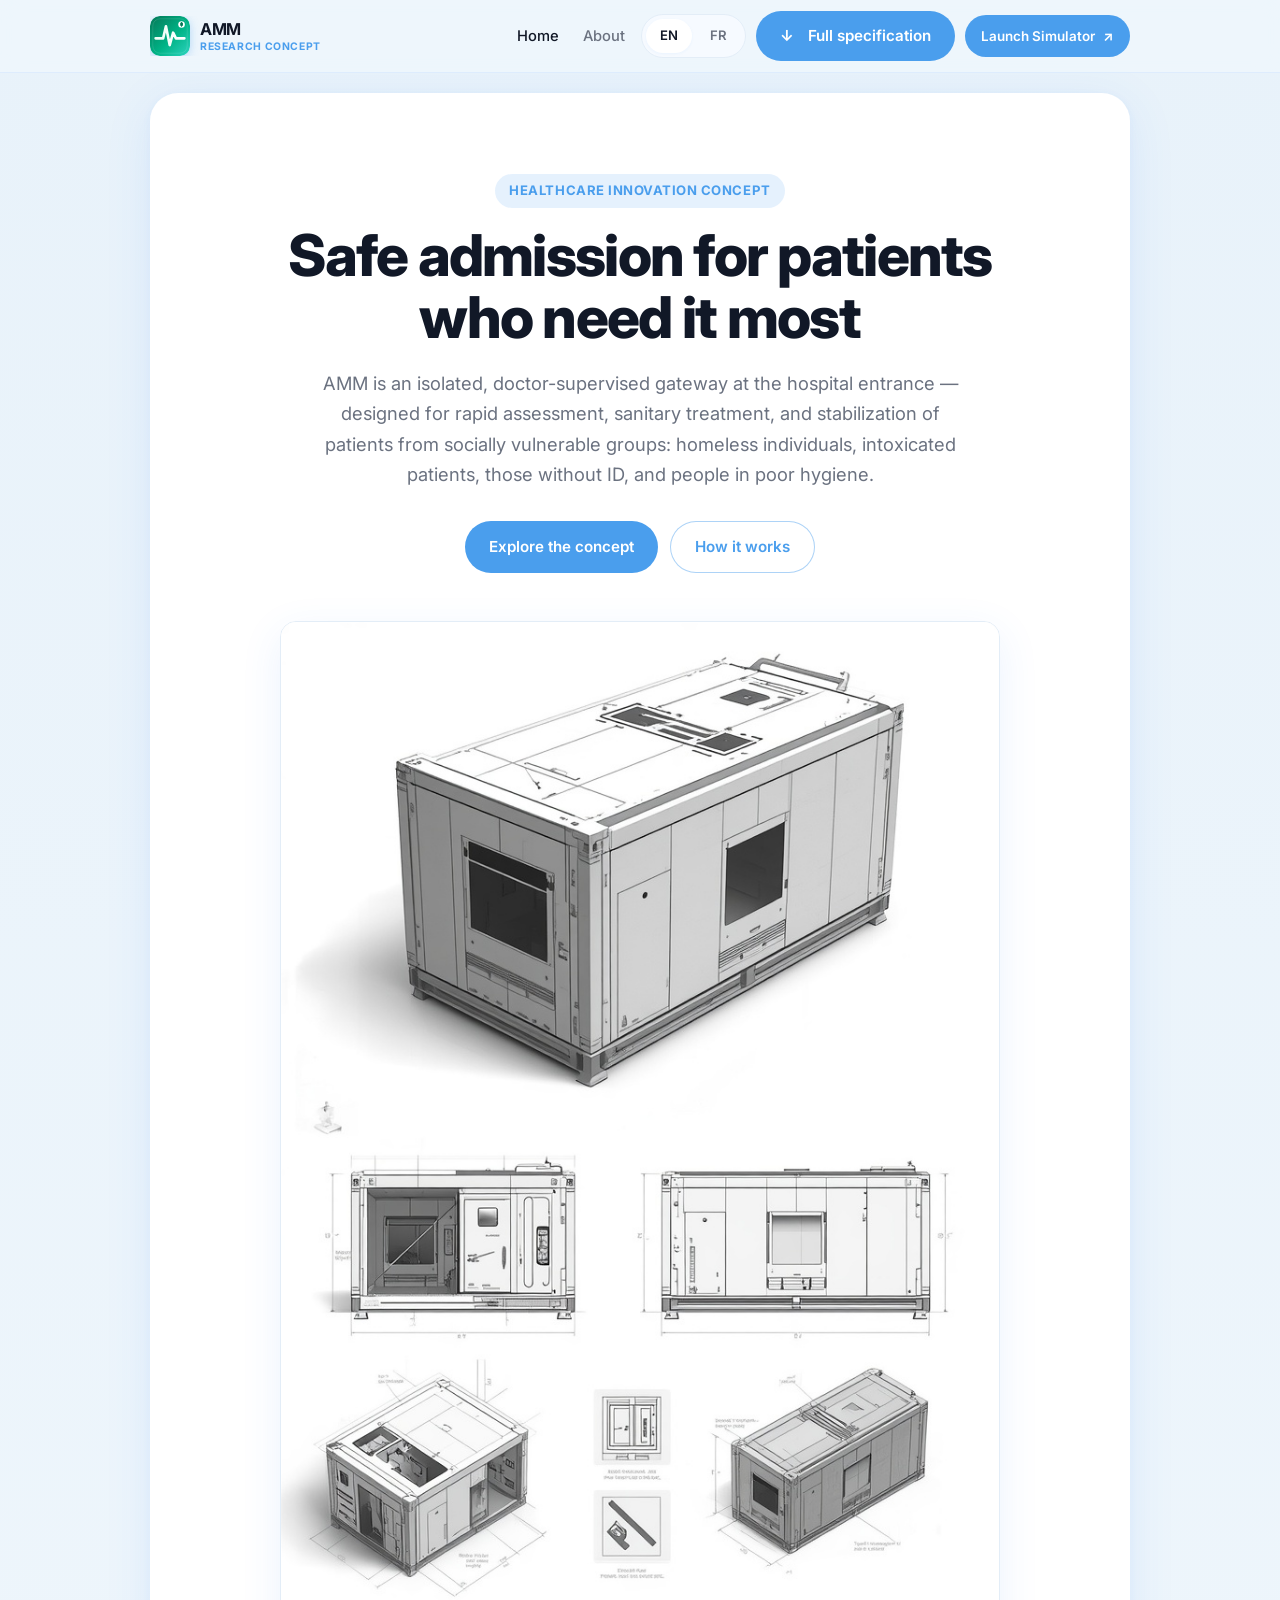
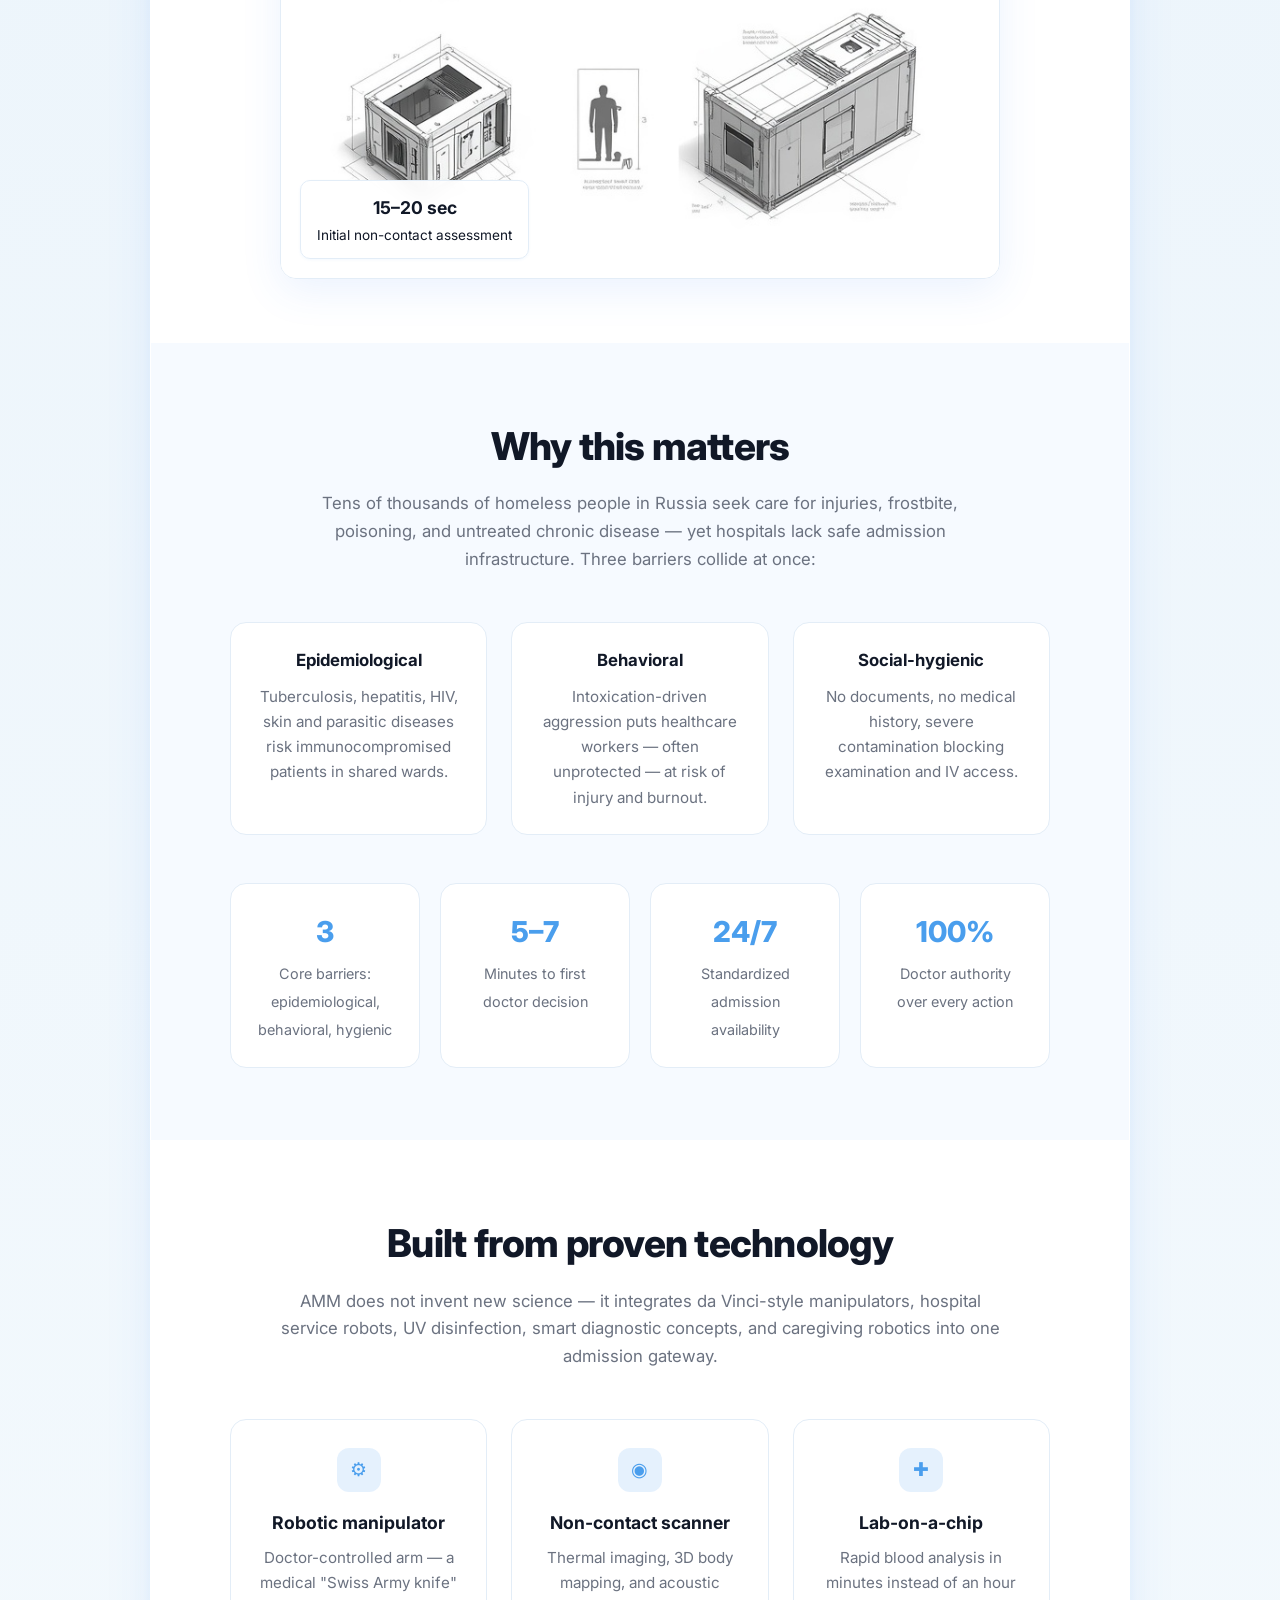
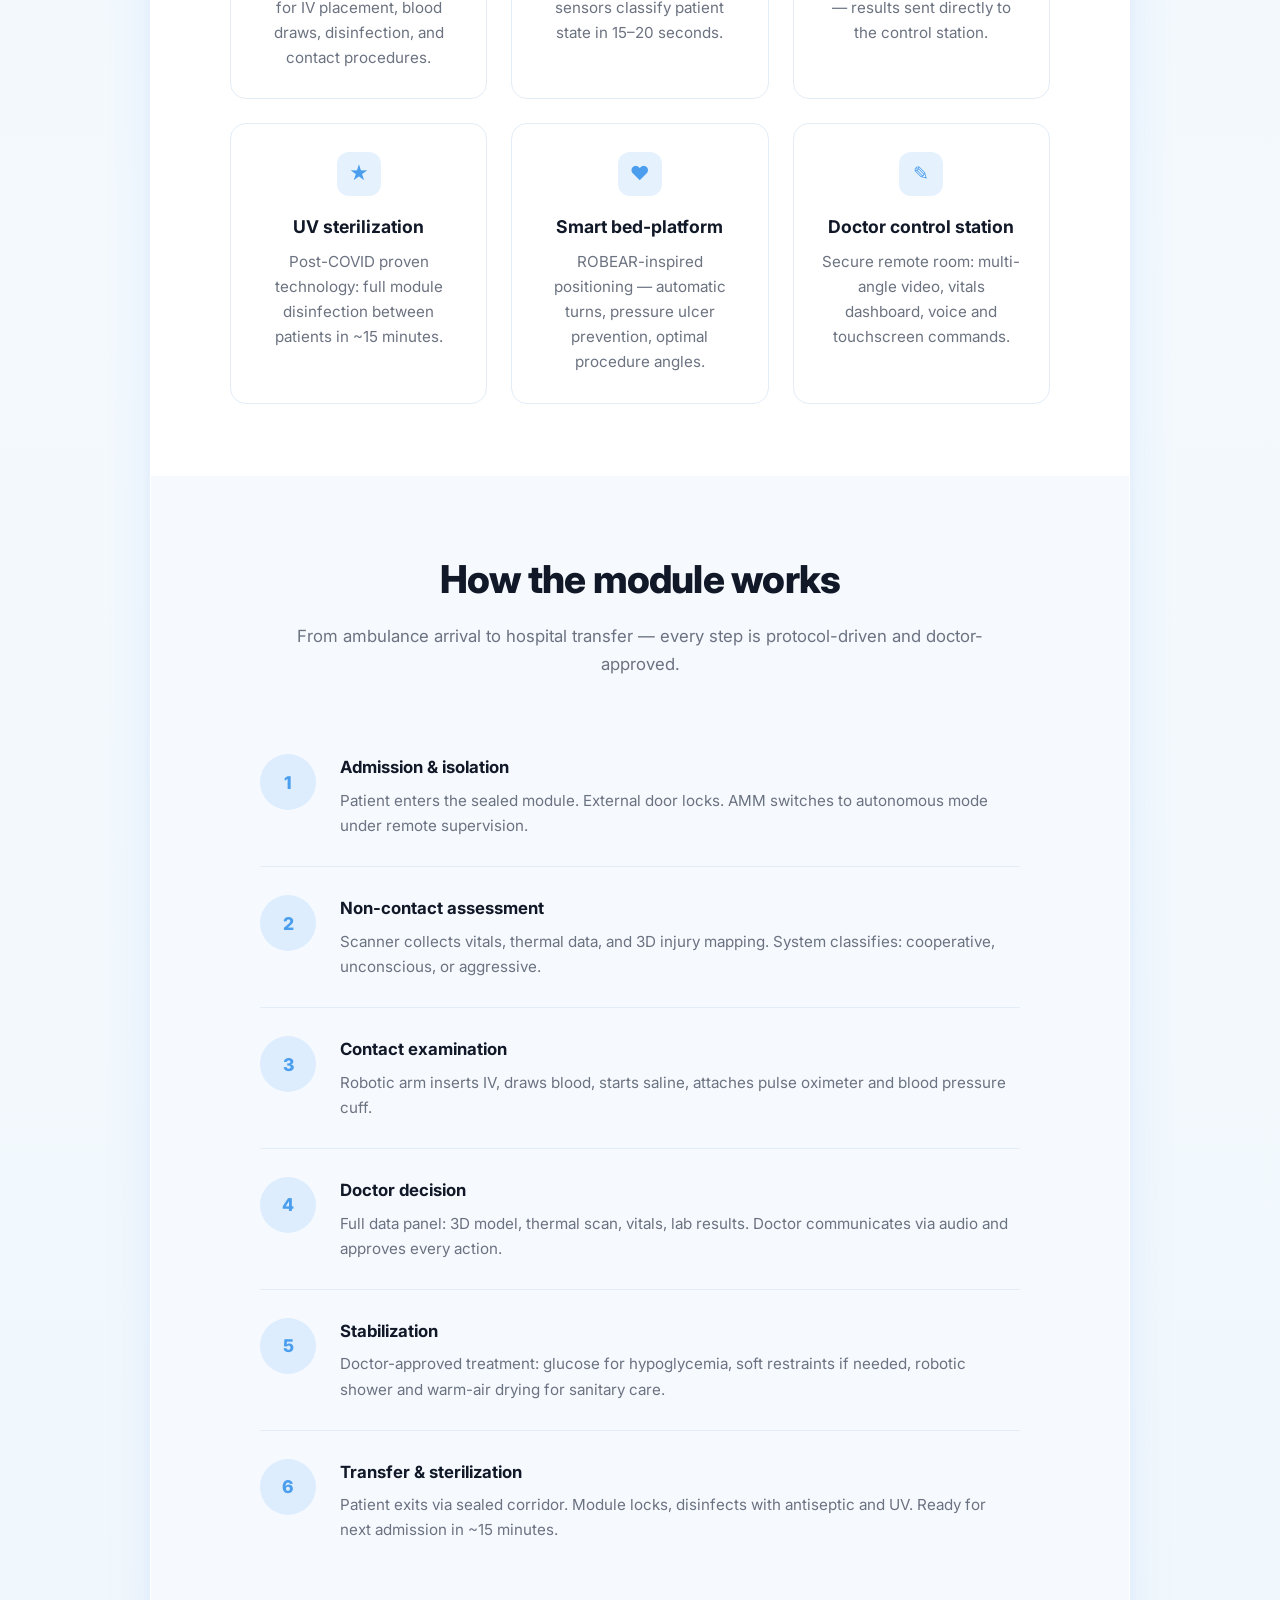
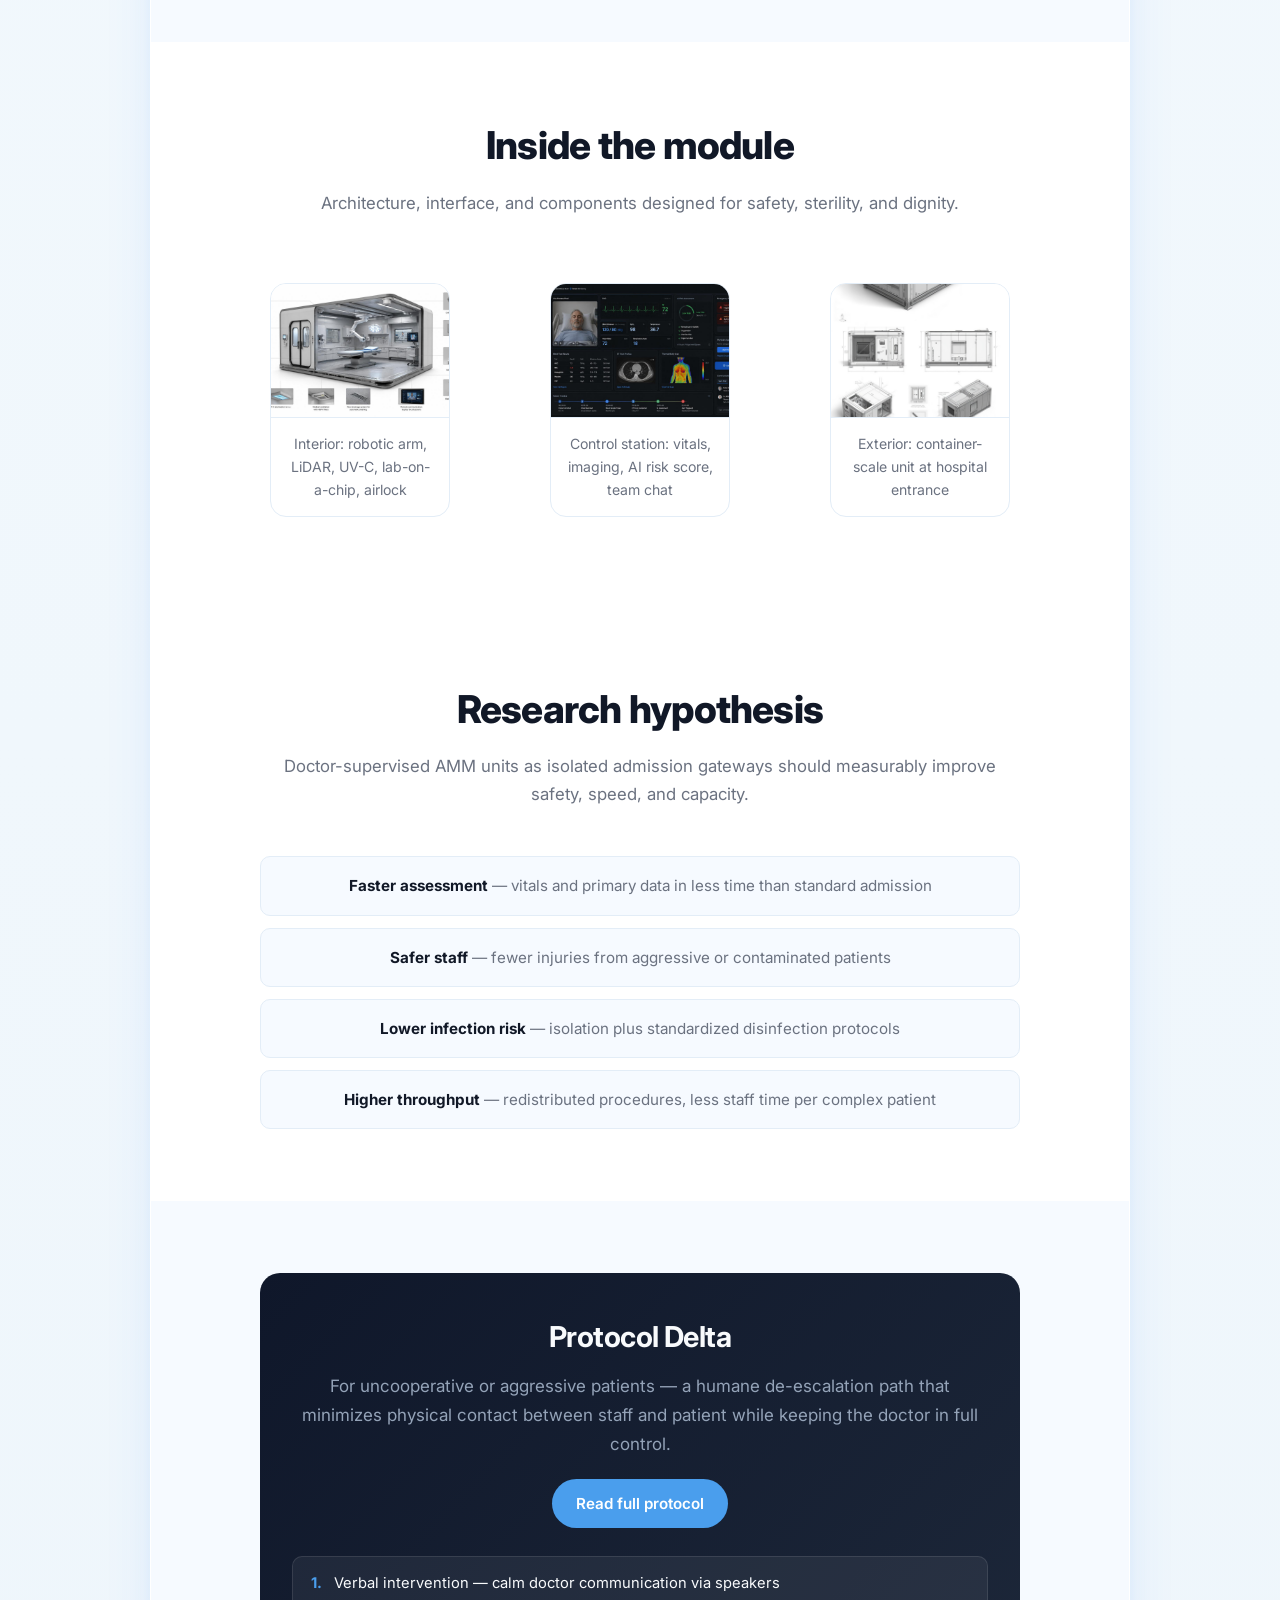
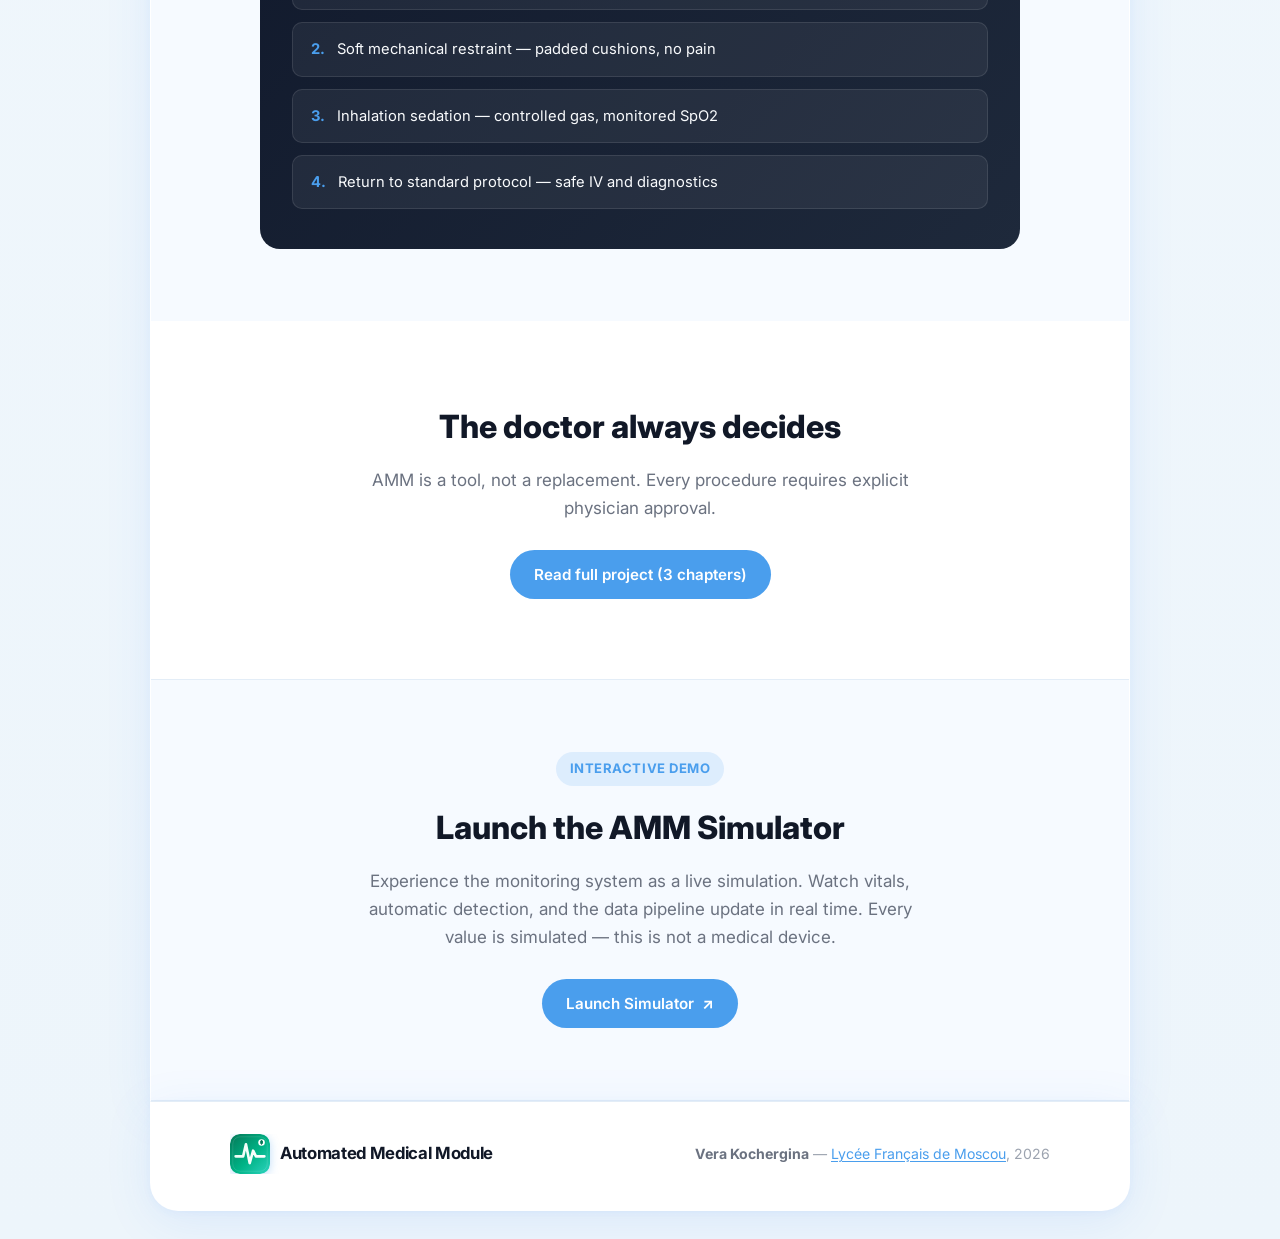
==== index.html @ 75939971 "Initial commit: AMM Digital Health Project. Publish the AMM website, documentation, and digital syst" ====
<!DOCTYPE html>
<html lang="en">
<head>
  <meta charset="UTF-8">
  <meta name="viewport" content="width=device-width, initial-scale=1.0">
  <meta name="description" content="Automated Medical Module (AMM) — a safe gateway for emergency care of socially vulnerable patients.">
  <title>AMM — Automated Medical Module</title>
  <link rel="icon" href="assets/images/favicon-32x32.png" type="image/png">
  <link rel="preconnect" href="https://fonts.googleapis.com">
  <link rel="preconnect" href="https://fonts.gstatic.com" crossorigin>
  <link href="https://fonts.googleapis.com/css2?family=Inter:wght@400;500;600;700;800&display=swap" rel="stylesheet">
  <link rel="stylesheet" href="assets/css/style.css">
</head>
<body>
  <header class="site-header">
    <div class="container header-inner">
      <a href="index.html" class="logo">
        <img src="assets/images/logo.svg" alt="" class="logo-img" width="40" height="40">
        <span class="logo-text">
          <span class="logo-title">Automated Medical Module</span>
          <span class="logo-tagline">Research concept</span>
        </span>
      </a>
      <nav class="nav-links">
        <a href="index.html" class="active">Home</a>
        <a href="about.html">About</a>
      </nav>
      <div class="header-actions">
        <div class="lang-switch">
          <a href="#" data-lang="en">EN</a>
          <a href="#" data-lang="fr">FR</a>
          <a href="#" data-lang="ru" class="lang-hidden">RU</a>
        </div>
        <a href="#" class="btn btn-primary btn-spec" data-spec-download>
          <span class="long-label">Full specification</span><span class="short-label">Spec</span>
        </a>
        <a href="http://127.0.0.1:5001/" data-simulator class="btn btn-primary btn-sim" target="_blank" rel="noopener noreferrer">
          <span class="sim-long">Launch Simulator</span><span class="sim-short">Simulator</span>
        </a>
      </div>
      <button class="menu-toggle" aria-label="Menu">&#9776;</button>
    </div>
  </header>

  <main>
    <section class="hero">
      <div class="container hero-grid">
        <div>
          <span class="eyebrow">Healthcare innovation concept</span>
          <h1>Safe admission for patients who need it most</h1>
          <p class="hero-lead">
            AMM is an isolated, doctor-supervised gateway at the hospital entrance — designed for rapid assessment, sanitary treatment, and stabilization of patients from socially vulnerable groups: homeless individuals, intoxicated patients, those without ID, and people in poor hygiene.
          </p>
          <div class="hero-actions">
            <a href="about.html" class="btn btn-primary">Explore the concept</a>
            <a href="#how-it-works" class="btn btn-secondary">How it works</a>
          </div>
        </div>
        <div class="hero-visual">
          <img src="assets/images/exterior.jpg" alt="Exterior design of the Automated Medical Module">
          <div class="hero-badge">
            <strong>15–20 sec</strong>
            Initial non-contact assessment
          </div>
        </div>
      </div>
    </section>

    <section class="section section-soft">
      <div class="container">
        <div class="section-header center">
          <h2>Why this matters</h2>
          <p>Tens of thousands of homeless people in Russia seek care for injuries, frostbite, poisoning, and untreated chronic disease — yet hospitals lack safe admission infrastructure. Three barriers collide at once:</p>
        </div>
        <div class="barrier-grid">
          <article class="barrier-card">
            <h3>Epidemiological</h3>
            <p>Tuberculosis, hepatitis, HIV, skin and parasitic diseases risk immunocompromised patients in shared wards.</p>
          </article>
          <article class="barrier-card">
            <h3>Behavioral</h3>
            <p>Intoxication-driven aggression puts healthcare workers — often unprotected — at risk of injury and burnout.</p>
          </article>
          <article class="barrier-card">
            <h3>Social-hygienic</h3>
            <p>No documents, no medical history, severe contamination blocking examination and IV access.</p>
          </article>
        </div>
        <div class="stats-row">
          <div class="stat-card">
            <strong>3</strong>
            <span>Core barriers: epidemiological, behavioral, hygienic</span>
          </div>
          <div class="stat-card">
            <strong>5–7</strong>
            <span>Minutes to first doctor decision</span>
          </div>
          <div class="stat-card">
            <strong>24/7</strong>
            <span>Standardized admission availability</span>
          </div>
          <div class="stat-card">
            <strong>100%</strong>
            <span>Doctor authority over every action</span>
          </div>
        </div>
      </div>
    </section>

    <section class="section">
      <div class="container">
        <div class="section-header">
          <h2>Built from proven technology</h2>
          <p>AMM does not invent new science — it integrates da Vinci-style manipulators, hospital service robots, UV disinfection, smart diagnostic concepts, and caregiving robotics into one admission gateway.</p>
        </div>
        <div class="cards-grid">
          <article class="card">
            <div class="card-icon">&#9881;</div>
            <h3>Robotic manipulator</h3>
            <p>Doctor-controlled arm — a medical "Swiss Army knife" for IV placement, blood draws, disinfection, and contact procedures.</p>
          </article>
          <article class="card">
            <div class="card-icon">&#9673;</div>
            <h3>Non-contact scanner</h3>
            <p>Thermal imaging, 3D body mapping, and acoustic sensors classify patient state in 15–20 seconds.</p>
          </article>
          <article class="card">
            <div class="card-icon">&#10010;</div>
            <h3>Lab-on-a-chip</h3>
            <p>Rapid blood analysis in minutes instead of an hour — results sent directly to the control station.</p>
          </article>
          <article class="card">
            <div class="card-icon">&#9733;</div>
            <h3>UV sterilization</h3>
            <p>Post-COVID proven technology: full module disinfection between patients in ~15 minutes.</p>
          </article>
          <article class="card">
            <div class="card-icon">&#9829;</div>
            <h3>Smart bed-platform</h3>
            <p>ROBEAR-inspired positioning — automatic turns, pressure ulcer prevention, optimal procedure angles.</p>
          </article>
          <article class="card">
            <div class="card-icon">&#9998;</div>
            <h3>Doctor control station</h3>
            <p>Secure remote room: multi-angle video, vitals dashboard, voice and touchscreen commands.</p>
          </article>
        </div>
      </div>
    </section>

    <section class="section section-soft" id="how-it-works">
      <div class="container">
        <div class="section-header">
          <h2>How the module works</h2>
          <p>From ambulance arrival to hospital transfer — every step is protocol-driven and doctor-approved.</p>
        </div>
        <div class="steps">
          <div class="step">
            <div class="step-num">1</div>
            <div>
              <h3>Admission &amp; isolation</h3>
              <p>Patient enters the sealed module. External door locks. AMM switches to autonomous mode under remote supervision.</p>
            </div>
          </div>
          <div class="step">
            <div class="step-num">2</div>
            <div>
              <h3>Non-contact assessment</h3>
              <p>Scanner collects vitals, thermal data, and 3D injury mapping. System classifies: cooperative, unconscious, or aggressive.</p>
            </div>
          </div>
          <div class="step">
            <div class="step-num">3</div>
            <div>
              <h3>Contact examination</h3>
              <p>Robotic arm inserts IV, draws blood, starts saline, attaches pulse oximeter and blood pressure cuff.</p>
            </div>
          </div>
          <div class="step">
            <div class="step-num">4</div>
            <div>
              <h3>Doctor decision</h3>
              <p>Full data panel: 3D model, thermal scan, vitals, lab results. Doctor communicates via audio and approves every action.</p>
            </div>
          </div>
          <div class="step">
            <div class="step-num">5</div>
            <div>
              <h3>Stabilization</h3>
              <p>Doctor-approved treatment: glucose for hypoglycemia, soft restraints if needed, robotic shower and warm-air drying for sanitary care.</p>
            </div>
          </div>
          <div class="step">
            <div class="step-num">6</div>
            <div>
              <h3>Transfer &amp; sterilization</h3>
              <p>Patient exits via sealed corridor. Module locks, disinfects with antiseptic and UV. Ready for next admission in ~15 minutes.</p>
            </div>
          </div>
        </div>
      </div>
    </section>

    <section class="section">
      <div class="container">
        <div class="section-header center">
          <h2>Inside the module</h2>
          <p>Architecture, interface, and components designed for safety, sterility, and dignity.</p>
        </div>
        <div class="gallery">
          <figure class="gallery-item">
            <img src="assets/images/interior.jpg" alt="Interior cutaway showing robotic arm, sensors, and medical equipment">
            <figcaption class="gallery-caption">Interior: robotic arm, LiDAR, UV-C, lab-on-a-chip, airlock</figcaption>
          </figure>
          <figure class="gallery-item">
            <img src="assets/images/interface.jpg" alt="Doctor control station dashboard with patient vitals and alerts">
            <figcaption class="gallery-caption">Control station: vitals, imaging, AI risk score, team chat</figcaption>
          </figure>
          <figure class="gallery-item">
            <img src="assets/images/exterior.jpg" alt="Exterior module design and technical drawings">
            <figcaption class="gallery-caption">Exterior: container-scale unit at hospital entrance</figcaption>
          </figure>
        </div>
      </div>
    </section>

    <section class="section">
      <div class="container">
        <div class="section-header center">
          <h2>Research hypothesis</h2>
          <p>Doctor-supervised AMM units as isolated admission gateways should measurably improve safety, speed, and capacity.</p>
        </div>
        <div class="hypothesis-list">
          <div class="hypothesis-item"><strong>Faster assessment</strong> — vitals and primary data in less time than standard admission</div>
          <div class="hypothesis-item"><strong>Safer staff</strong> — fewer injuries from aggressive or contaminated patients</div>
          <div class="hypothesis-item"><strong>Lower infection risk</strong> — isolation plus standardized disinfection protocols</div>
          <div class="hypothesis-item"><strong>Higher throughput</strong> — redistributed procedures, less staff time per complex patient</div>
        </div>
      </div>
    </section>

    <section class="section section-soft">
      <div class="container">
        <div class="delta-banner">
          <div>
            <h2>Protocol Delta</h2>
            <p>For uncooperative or aggressive patients — a humane de-escalation path that minimizes physical contact between staff and patient while keeping the doctor in full control.</p>
            <a href="about.html#delta" class="btn btn-primary">Read full protocol</a>
          </div>
          <div class="delta-stages">
            <div class="delta-stage"><strong>1.</strong> Verbal intervention — calm doctor communication via speakers</div>
            <div class="delta-stage"><strong>2.</strong> Soft mechanical restraint — padded cushions, no pain</div>
            <div class="delta-stage"><strong>3.</strong> Inhalation sedation — controlled gas, monitored SpO2</div>
            <div class="delta-stage"><strong>4.</strong> Return to standard protocol — safe IV and diagnostics</div>
          </div>
        </div>
      </div>
    </section>

    <section class="cta-section">
      <div class="container">
        <h2>The doctor always decides</h2>
        <p>AMM is a tool, not a replacement. Every procedure requires explicit physician approval.</p>
        <a href="about.html" class="btn btn-primary">Read full project (3 chapters)</a>
      </div>
    </section>
    <section class="simulator-cta">
      <div class="container">
        <span class="eyebrow">Interactive demo</span>
        <h2>Launch the AMM Simulator</h2>
        <p>Experience the monitoring system as a live simulation. Watch vitals, automatic detection, and the data pipeline update in real time. Every value is simulated — this is not a medical device.</p>
        <a href="http://127.0.0.1:5001/" data-simulator class="btn btn-primary btn-sim" target="_blank" rel="noopener noreferrer">Launch Simulator</a>
      </div>
    </section>
  </main>

  <footer class="site-footer">
    <div class="container footer-inner">
      <div class="logo">
        <img src="assets/images/logo.svg" alt="" class="logo-img" width="40" height="40">
        <span>Automated Medical Module</span>
      </div>
      <div class="footer-meta">
        <strong>Vera Kochergina</strong> — <a href="https://www.lfmoscou.com/" target="_blank" rel="noopener">Lycée Français de Moscou</a>, 2026
      </div>
    </div>
  </footer>

  <script src="assets/js/main.js"></script>
</body>
</html>
---- assets/css/style.css ----
/* AMM — clean, Robinhood-inspired layout */

:root {
  --bg: #ffffff;
  --bg-outer: #eef6fc;
  --bg-soft: #f6faff;
  --bg-muted: #e8f2fa;
  --text: #111827;
  --text-secondary: #6b7280;
  --text-muted: #9ca3af;
  --accent: #4a9eed;
  --accent-hover: #3589dc;
  --accent-soft: rgba(74, 158, 237, 0.14);
  --btn: var(--accent);
  --btn-hover: var(--accent-hover);
  --btn-soft: var(--accent-soft);
  --border: #e3edf7;
  --shadow: 0 1px 3px rgba(59, 130, 246, 0.06);
  --shadow-lg: 0 12px 40px rgba(59, 130, 246, 0.1);
  --page-shadow: 0 10px 48px rgba(59, 130, 246, 0.1), 0 2px 8px rgba(59, 130, 246, 0.05);
  --radius: 16px;
  --radius-sm: 10px;
  --max-width: 1120px;
  --page-width: 980px;
  --content-width: 820px;
  --nav-height: 72px;
  --font: "Inter", -apple-system, BlinkMacSystemFont, "Segoe UI", Roboto, sans-serif;
}

*,
*::before,
*::after {
  box-sizing: border-box;
}

html {
  scroll-behavior: smooth;
}

body {
  margin: 0;
  font-family: var(--font);
  font-size: 17px;
  line-height: 1.65;
  color: var(--text);
  background: linear-gradient(180deg, #e8f2fa 0%, #f3f9fd 45%, #edf5fb 100%);
  background-color: var(--bg-outer);
  min-height: 100vh;
  -webkit-font-smoothing: antialiased;
}

/* White content "page" on soft blue background */
main {
  width: min(calc(100% - 32px), var(--page-width));
  margin: 20px auto 0;
  background: var(--bg);
  border-radius: 28px 28px 0 0;
  box-shadow: var(--page-shadow);
  border: 1px solid rgba(255, 255, 255, 0.95);
  border-bottom: none;
  overflow: hidden;
}

main .container {
  width: min(100% - 48px, var(--content-width));
  margin-left: auto;
  margin-right: auto;
}

img {
  max-width: 100%;
  height: auto;
  display: block;
}

a {
  color: inherit;
  text-decoration: none;
}

.container {
  width: min(100% - 48px, var(--max-width));
  margin-left: auto;
  margin-right: auto;
}

/* Shared centered prose column */
.prose-width {
  max-width: 720px;
  margin-left: auto;
  margin-right: auto;
}

.section-narrow {
  max-width: 900px;
  margin-left: auto;
  margin-right: auto;
}

/* Header */

.site-header {
  position: sticky;
  top: 0;
  z-index: 100;
  min-height: var(--nav-height);
  background: rgba(238, 246, 252, 0.88);
  backdrop-filter: blur(12px);
  border-bottom: 1px solid rgba(191, 219, 254, 0.35);
}

.site-header .container {
  width: min(calc(100% - 32px), var(--page-width));
}

.header-inner {
  position: relative;
  min-height: var(--nav-height);
  display: grid;
  grid-template-columns: minmax(0, 1fr) auto auto;
  align-items: center;
  gap: 12px 16px;
  padding: 8px 0;
}

.logo {
  display: flex;
  align-items: center;
  gap: 10px;
  font-weight: 700;
  font-size: 1.05rem;
  letter-spacing: -0.02em;
  min-width: 0;
  overflow: hidden;
}

.logo-text {
  display: flex;
  flex-direction: column;
  gap: 2px;
  min-width: 0;
  overflow: hidden;
}

.logo-title {
  font-weight: 700;
  font-size: 1.02rem;
  line-height: 1.15;
  letter-spacing: -0.02em;
  white-space: nowrap;
  position: relative;
  color: transparent;
}

.logo-title::before {
  content: "AMM";
  position: absolute;
  inset: 0 auto auto 0;
  color: var(--text);
}

.logo-tagline {
  font-size: 0.65rem;
  font-weight: 700;
  letter-spacing: 0.06em;
  text-transform: uppercase;
  color: var(--accent);
  line-height: 1.1;
  white-space: nowrap;
  overflow: hidden;
  text-overflow: ellipsis;
}

.logo-img {
  width: 40px;
  height: 40px;
  border-radius: 10px;
  object-fit: cover;
  flex-shrink: 0;
  border: none;
  box-shadow: 0 2px 10px rgba(74, 158, 237, 0.35);
}

.logo-mark {
  width: 32px;
  height: 32px;
  border-radius: 8px;
  background: linear-gradient(135deg, var(--accent), #6bb3f5);
  display: grid;
  place-items: center;
  color: #fff;
  font-size: 0.75rem;
  font-weight: 800;
}

.nav-links {
  display: flex;
  align-items: center;
  gap: 24px;
  flex-shrink: 0;
  white-space: nowrap;
}

.nav-links a {
  font-size: 0.92rem;
  font-weight: 500;
  color: var(--text-secondary);
  transition: color 0.2s;
}

.nav-links a:hover,
.nav-links a.active {
  color: var(--text);
}

.header-actions {
  display: flex;
  align-items: center;
  gap: 10px;
  flex-shrink: 0;
  justify-self: end;
}

.btn-spec {
  white-space: nowrap;
  padding: 10px 16px;
  font-size: 0.84rem;
}

.btn-spec::before {
  content: "↓";
  margin-right: 6px;
  font-weight: 700;
}

.btn-spec .short-label {
  display: none;
}

/* Simulator button in the top navigation — matches the spec button sizing */
.header-actions .btn-sim {
  white-space: nowrap;
  padding: 10px 16px;
  font-size: 0.84rem;
}
.header-actions .btn-sim .sim-long { display: inline; }
.header-actions .btn-sim .sim-short { display: none; }

.lang-switch {
  display: flex;
  align-items: center;
  gap: 4px;
  padding: 4px;
  background: var(--bg-soft);
  border-radius: 999px;
  border: 1px solid var(--border);
}

.lang-switch a,
.lang-switch span {
  padding: 6px 14px;
  border-radius: 999px;
  font-size: 0.82rem;
  font-weight: 600;
  color: var(--text-secondary);
  transition: all 0.2s;
}

.lang-switch a:hover {
  color: var(--text);
}

.lang-switch a.active {
  background: var(--bg);
  color: var(--text);
  box-shadow: var(--shadow);
}

.lang-switch .lang-hidden {
  display: none;
}

.lang-switch.ru-unlocked .lang-hidden {
  display: inline-block;
}

.btn {
  display: inline-flex;
  align-items: center;
  justify-content: center;
  gap: 8px;
  padding: 12px 24px;
  border-radius: 999px;
  font-size: 0.95rem;
  font-weight: 600;
  border: none;
  cursor: pointer;
  transition: all 0.2s;
}

.btn-primary {
  background: var(--accent);
  color: #fff;
}

.btn-primary:hover {
  background: var(--accent-hover);
  transform: translateY(-1px);
}

.btn-secondary {
  background: var(--bg);
  color: var(--accent);
  border: 1px solid rgba(74, 158, 237, 0.45);
}

.btn-secondary:hover {
  background: var(--accent-soft);
  border-color: var(--accent);
}

/* Hero */

.hero {
  padding: 80px 0 64px;
}

.hero-grid {
  display: grid;
  grid-template-columns: 1fr;
  gap: 48px;
  align-items: center;
  justify-items: center;
  text-align: center;
  max-width: 820px;
  margin-left: auto;
  margin-right: auto;
}

.eyebrow {
  display: inline-block;
  margin-bottom: 16px;
  padding: 6px 14px;
  border-radius: 999px;
  background: var(--accent-soft);
  color: var(--accent);
  font-size: 0.82rem;
  font-weight: 700;
  letter-spacing: 0.04em;
  text-transform: uppercase;
}

.hero h1 {
  margin: 0 0 20px;
  font-size: clamp(2.4rem, 5vw, 3.6rem);
  line-height: 1.08;
  letter-spacing: -0.03em;
  font-weight: 800;
}

.hero-lead {
  margin: 0 auto 32px;
  font-size: 1.15rem;
  color: var(--text-secondary);
  max-width: 640px;
}

.hero-actions {
  display: flex;
  flex-wrap: wrap;
  gap: 12px;
  justify-content: center;
}

.hero-visual {
  position: relative;
  width: 100%;
  max-width: 720px;
}

.hero-visual img {
  border-radius: var(--radius);
  box-shadow: var(--shadow-lg);
  border: 1px solid var(--border);
  cursor: zoom-in;
  transition: transform 0.2s, box-shadow 0.2s;
}

.hero-visual img:hover {
  transform: scale(1.01);
  box-shadow: var(--shadow-lg);
}

.hero-badge {
  position: absolute;
  bottom: 20px;
  left: 20px;
  padding: 12px 16px;
  background: rgba(255, 255, 255, 0.95);
  backdrop-filter: blur(8px);
  border-radius: var(--radius-sm);
  border: 1px solid var(--border);
  box-shadow: var(--shadow);
  font-size: 0.85rem;
}

.hero-badge strong {
  display: block;
  font-size: 1.1rem;
  margin-bottom: 2px;
}

/* Sections */

.section {
  padding: 72px 0;
}

.section-soft {
  background: var(--bg-soft);
}

.section-header {
  max-width: 720px;
  margin: 0 auto 48px;
  text-align: center;
}

.section-header.center {
  margin-left: auto;
  margin-right: auto;
  text-align: center;
}

.section-header h2 {
  margin: 0 0 12px;
  font-size: clamp(1.8rem, 3vw, 2.4rem);
  letter-spacing: -0.02em;
  font-weight: 800;
}

.section-header p {
  margin: 0;
  color: var(--text-secondary);
  font-size: 1.05rem;
}

/* Stats */

.stats-row {
  display: grid;
  grid-template-columns: repeat(4, 1fr);
  gap: 20px;
  margin-top: 48px;
}

.stat-card {
  padding: 24px;
  background: var(--bg);
  border: 1px solid var(--border);
  border-radius: var(--radius);
  text-align: center;
}

.stat-card strong {
  display: block;
  font-size: 1.8rem;
  font-weight: 800;
  color: var(--accent);
  margin-bottom: 4px;
}

.stat-card span {
  font-size: 0.9rem;
  color: var(--text-secondary);
}

/* Feature cards */

.cards-grid {
  display: grid;
  grid-template-columns: repeat(3, 1fr);
  gap: 24px;
}

.card {
  padding: 28px;
  background: var(--bg);
  border: 1px solid var(--border);
  border-radius: var(--radius);
  transition: box-shadow 0.2s, transform 0.2s;
}

.section-soft .card {
  background: var(--bg);
}

.card:hover {
  box-shadow: var(--shadow-lg);
  transform: translateY(-2px);
}

.card h3 {
  margin: 0 0 8px;
  font-size: 1.1rem;
  font-weight: 700;
  text-align: center;
}

.card p {
  margin: 0;
  color: var(--text-secondary);
  font-size: 0.95rem;
  text-align: center;
}

.card-icon {
  width: 44px;
  height: 44px;
  border-radius: 12px;
  background: var(--accent-soft);
  color: var(--accent);
  display: grid;
  place-items: center;
  font-size: 1.2rem;
  margin: 0 auto 16px;
}

/* Steps */

.steps {
  display: grid;
  gap: 0;
  counter-reset: step;
  max-width: 760px;
  margin-left: auto;
  margin-right: auto;
}

.step {
  display: grid;
  grid-template-columns: 56px 1fr;
  gap: 24px;
  padding: 28px 0;
  border-bottom: 1px solid var(--border);
  text-align: left;
}

.step:last-child {
  border-bottom: none;
}

.step-num {
  width: 56px;
  height: 56px;
  border-radius: 50%;
  background: var(--accent-soft);
  color: var(--accent);
  display: grid;
  place-items: center;
  font-weight: 800;
  font-size: 1.1rem;
  flex-shrink: 0;
}

.step h3 {
  margin: 0 0 6px;
  font-size: 1.05rem;
}

.step p {
  margin: 0;
  color: var(--text-secondary);
  font-size: 0.95rem;
}

/* Gallery */

.gallery {
  display: grid;
  grid-template-columns: repeat(3, 1fr);
  gap: 20px;
}

.gallery-item {
  border-radius: var(--radius);
  overflow: hidden;
  border: 1px solid var(--border);
  background: var(--bg);
}

.gallery-item img {
  aspect-ratio: 4/3;
  object-fit: cover;
  width: 100%;
  cursor: zoom-in;
  transition: transform 0.2s;
}

.gallery-item:hover img {
  transform: scale(1.03);
}

.gallery-caption {
  padding: 14px 16px;
  font-size: 0.88rem;
  color: var(--text-secondary);
  border-top: 1px solid var(--border);
  text-align: center;
}

/* Delta highlight */

.delta-banner {
  display: grid;
  grid-template-columns: 1fr;
  gap: 28px;
  align-items: center;
  justify-items: center;
  text-align: center;
  padding: 40px 32px;
  max-width: 760px;
  margin-left: auto;
  margin-right: auto;
  background: linear-gradient(135deg, #0f172a 0%, #1e293b 100%);
  border-radius: calc(var(--radius) + 4px);
  color: #f8fafc;
}

.delta-banner h2 {
  margin: 0 0 12px;
  font-size: 1.8rem;
  letter-spacing: -0.02em;
}

.delta-banner p {
  margin: 0 0 20px;
  color: #94a3b8;
  line-height: 1.7;
}

.delta-stages {
  display: grid;
  gap: 12px;
  width: 100%;
  text-align: left;
}

.delta-stage {
  padding: 14px 18px;
  background: rgba(255, 255, 255, 0.06);
  border: 1px solid rgba(255, 255, 255, 0.1);
  border-radius: var(--radius-sm);
  font-size: 0.92rem;
}

.delta-stage strong {
  color: var(--accent);
  margin-right: 8px;
}

/* About page */

.page-hero {
  padding: 64px 0 48px;
  background: var(--bg-soft);
  border-bottom: 1px solid var(--border);
  text-align: center;
}

.page-hero .container {
  max-width: 800px;
}

.page-hero h1 {
  margin: 0 auto 12px;
  font-size: clamp(2rem, 4vw, 2.8rem);
  letter-spacing: -0.02em;
  font-weight: 800;
  max-width: 720px;
}

.page-hero p {
  margin: 0 auto;
  max-width: 640px;
  color: var(--text-secondary);
  font-size: 1.1rem;
}

.content-block {
  padding: 48px 0;
  border-bottom: 1px solid var(--border);
  max-width: 900px;
  margin-left: auto;
  margin-right: auto;
}

.content-block h2,
.content-block > .chapter-tag {
  text-align: center;
  display: block;
}

.content-block > p,
.content-block > ul,
.content-block > .hypothesis-list,
.content-block > .barrier-grid,
.content-block > .cards-grid,
.content-block > .steps,
.content-block > .two-col {
  max-width: 760px;
  margin-left: auto;
  margin-right: auto;
}

.content-block > p + .btn,
.content-block > p:has(.btn) {
  text-align: center;
}

.content-block h3 {
  margin: 24px auto 8px;
  font-size: 1.1rem;
  font-weight: 700;
  max-width: 760px;
}

.content-block p,
.content-block li {
  color: var(--text-secondary);
}

.content-block ul,
.content-block ol {
  padding-left: 20px;
}

.content-block .refs {
  max-width: 760px;
  margin-left: auto;
  margin-right: auto;
  text-align: left;
}

.two-col {
  display: grid;
  grid-template-columns: 1fr 1fr;
  gap: 40px;
  align-items: center;
  max-width: 960px;
  margin-left: auto;
  margin-right: auto;
}

.two-col > div {
  text-align: left;
}

.content-image {
  border-radius: var(--radius);
  border: 1px solid var(--border);
  box-shadow: var(--shadow);
  cursor: zoom-in;
  transition: transform 0.2s, box-shadow 0.2s;
}

.content-image:hover {
  transform: scale(1.01);
  box-shadow: var(--shadow-lg);
}

/* Lightbox */

.lightbox {
  position: fixed;
  inset: 0;
  z-index: 1000;
  display: flex;
  align-items: center;
  justify-content: center;
  padding: 24px;
  background: rgba(15, 23, 42, 0.88);
  backdrop-filter: blur(6px);
  opacity: 0;
  visibility: hidden;
  transition: opacity 0.25s, visibility 0.25s;
}

.lightbox.open {
  opacity: 1;
  visibility: visible;
}

.lightbox-inner {
  position: relative;
  max-width: min(96vw, 1200px);
  max-height: 92vh;
  display: flex;
  flex-direction: column;
  align-items: center;
  gap: 12px;
}

.lightbox-inner img {
  max-width: 100%;
  max-height: calc(92vh - 48px);
  width: auto;
  height: auto;
  object-fit: contain;
  border-radius: var(--radius-sm);
  box-shadow: 0 24px 64px rgba(0, 0, 0, 0.4);
}

.lightbox-caption {
  color: #e2e8f0;
  font-size: 0.92rem;
  text-align: center;
  max-width: 640px;
  line-height: 1.5;
}

.lightbox-close {
  position: fixed;
  top: 20px;
  right: 20px;
  width: 44px;
  height: 44px;
  border: none;
  border-radius: 50%;
  background: rgba(255, 255, 255, 0.12);
  color: #fff;
  font-size: 1.6rem;
  line-height: 1;
  cursor: pointer;
  transition: background 0.2s;
}

.lightbox-close:hover {
  background: rgba(255, 255, 255, 0.22);
}

body.lightbox-open {
  overflow: hidden;
}

/* CTA */

.cta-section {
  padding: 80px 0;
  text-align: center;
}

.cta-section h2 {
  margin: 0 auto 12px;
  font-size: 2rem;
  font-weight: 800;
  max-width: 640px;
}

.cta-section p {
  margin: 0 auto 28px;
  color: var(--text-secondary);
  max-width: 560px;
}

/* Public "Launch Simulator" CTA — matches the site's visual language */
.simulator-cta {
  padding: 72px 0;
  text-align: center;
  background: var(--bg-soft);
  border-top: 1px solid var(--border);
  border-bottom: 1px solid var(--border);
}
.simulator-cta h2 {
  margin: 0 auto 12px;
  font-size: 2rem;
  font-weight: 800;
  max-width: 640px;
}
.simulator-cta p {
  margin: 0 auto 28px;
  color: var(--text-secondary);
  max-width: 580px;
}
.btn-sim::after {
  content: " \2197";
  font-weight: 700;
}

/* Footer — bottom of the white "page" */

.site-footer {
  width: min(calc(100% - 32px), var(--page-width));
  margin: 0 auto 28px;
  padding: 32px 0 36px;
  background: var(--bg);
  border: 1px solid rgba(255, 255, 255, 0.95);
  border-top: 1px solid var(--border);
  border-radius: 0 0 28px 28px;
  box-shadow: var(--page-shadow);
}

.site-footer .container {
  width: min(100% - 48px, var(--content-width));
}

.footer-inner {
  display: flex;
  justify-content: space-between;
  align-items: center;
  gap: 24px;
  flex-wrap: wrap;
}

.footer-meta {
  font-size: 0.88rem;
  color: var(--text-muted);
}

.footer-meta strong {
  color: var(--text-secondary);
}

.footer-meta a {
  color: var(--accent);
  text-decoration: underline;
  text-underline-offset: 2px;
}

.footer-meta a:hover {
  color: var(--accent-hover);
}

/* Mobile menu toggle (hidden on desktop) */

.menu-toggle {
  display: none;
  background: none;
  border: none;
  padding: 8px;
  cursor: pointer;
  color: var(--text);
  flex-shrink: 0;
  line-height: 1;
  font-size: 1.35rem;
}

/* Header — intermediate widths */

@media (max-width: 1200px) {
  .logo-tagline {
    display: none;
  }

  .nav-links {
    gap: 18px;
  }

  .lang-switch a,
  .lang-switch span {
    padding: 6px 11px;
  }
}

@media (max-width: 1080px) {
  .btn-spec span.long-label {
    display: none;
  }

  .btn-spec .short-label {
    display: inline;
  }

  .header-actions .btn-sim .sim-long {
    display: none;
  }

  .header-actions .btn-sim .sim-short {
    display: inline;
  }

  .logo-title,
  .logo-title::before {
    font-size: 0.94rem;
  }
}

@media (max-width: 1100px) {
  .header-inner {
    grid-template-columns: minmax(0, 1fr) auto auto;
  }

  .nav-links {
    display: none;
  }

  .menu-toggle {
    display: block;
    justify-self: end;
  }

  .nav-links.open {
    display: flex;
    flex-direction: column;
    align-items: stretch;
    position: absolute;
    top: calc(100% + 1px);
    left: 0;
    right: 0;
    z-index: 10;
    background: rgba(255, 255, 255, 0.98);
    padding: 16px 20px;
    border-bottom: 1px solid var(--border);
    border-radius: 0 0 16px 16px;
    box-shadow: var(--shadow-lg);
    gap: 4px;
  }

  .nav-links.open a {
    padding: 10px 12px;
    border-radius: var(--radius-sm);
  }

  .nav-links.open a:hover,
  .nav-links.open a.active {
    background: var(--bg-soft);
  }
}

/* Responsive */

.content-block:last-child {
  border-bottom: none;
}

.content-block h2 {
  margin: 0 auto 16px;
  font-size: 1.5rem;
  font-weight: 800;
  letter-spacing: -0.01em;
  max-width: 760px;
}

.chapter-tag {
  display: inline-block;
  font-size: 0.75rem;
  font-weight: 700;
  text-transform: uppercase;
  letter-spacing: 0.06em;
  color: var(--accent);
  margin-bottom: 8px;
}

.card .card-note {
  margin-top: 12px;
  padding-top: 12px;
  border-top: 1px solid var(--border);
  font-size: 0.85rem;
  text-align: center;
}

.card .pros {
  color: var(--accent);
}

.card .cons {
  color: var(--text-muted);
}

.barrier-grid {
  display: grid;
  grid-template-columns: repeat(3, 1fr);
  gap: 24px;
}

.barrier-card {
  padding: 24px;
  background: var(--bg);
  border: 1px solid var(--border);
  border-radius: var(--radius);
}

.barrier-card h3 {
  margin: 0 0 10px;
  font-size: 1.05rem;
  text-align: center;
}

.barrier-card p {
  margin: 0;
  color: var(--text-secondary);
  font-size: 0.95rem;
  text-align: center;
}

.refs {
  list-style: none;
  padding: 0;
  margin: 0;
}

.refs li {
  margin-bottom: 14px;
  font-size: 0.92rem;
  color: var(--text-secondary);
}

.refs a {
  color: var(--accent);
  word-break: break-word;
}

.hypothesis-list {
  display: grid;
  gap: 12px;
  max-width: 760px;
  margin-left: auto;
  margin-right: auto;
}

.hypothesis-item {
  padding: 16px 20px;
  background: var(--bg-soft);
  border: 1px solid var(--border);
  border-radius: var(--radius-sm);
  font-size: 0.95rem;
  color: var(--text-secondary);
  text-align: center;
}

.hypothesis-item strong {
  color: var(--text);
}

@media (max-width: 960px) {
  .hero-grid,
  .delta-banner,
  .two-col,
  .cards-grid,
  .gallery,
  .stats-row,
  .barrier-grid {
    grid-template-columns: 1fr;
  }

  .hero {
    padding-top: 48px;
  }

  .stats-row {
    grid-template-columns: repeat(2, 1fr);
  }

  main {
    width: min(calc(100% - 16px), var(--page-width));
    margin-top: 12px;
    border-radius: 20px 20px 0 0;
  }

  .site-footer {
    width: min(calc(100% - 16px), var(--page-width));
    border-radius: 0 0 20px 20px;
    margin-bottom: 16px;
  }
}

@media (max-width: 560px) {
  .stats-row {
    grid-template-columns: 1fr;
  }

  .header-actions .btn-secondary {
    display: none;
  }

  .site-header .container {
    width: min(calc(100% - 16px), var(--page-width));
  }

  .header-inner {
    gap: 8px 10px;
  }

  .logo-img {
    width: 34px;
    height: 34px;
  }

  .logo-title,
  .logo-title::before {
    font-size: 0.82rem;
  }

  .lang-switch a,
  .lang-switch span {
    padding: 5px 9px;
    font-size: 0.78rem;
  }

  .btn-spec {
    padding: 9px 12px;
    font-size: 0.8rem;
  }

  .delta-banner {
    padding: 28px;
  }
}
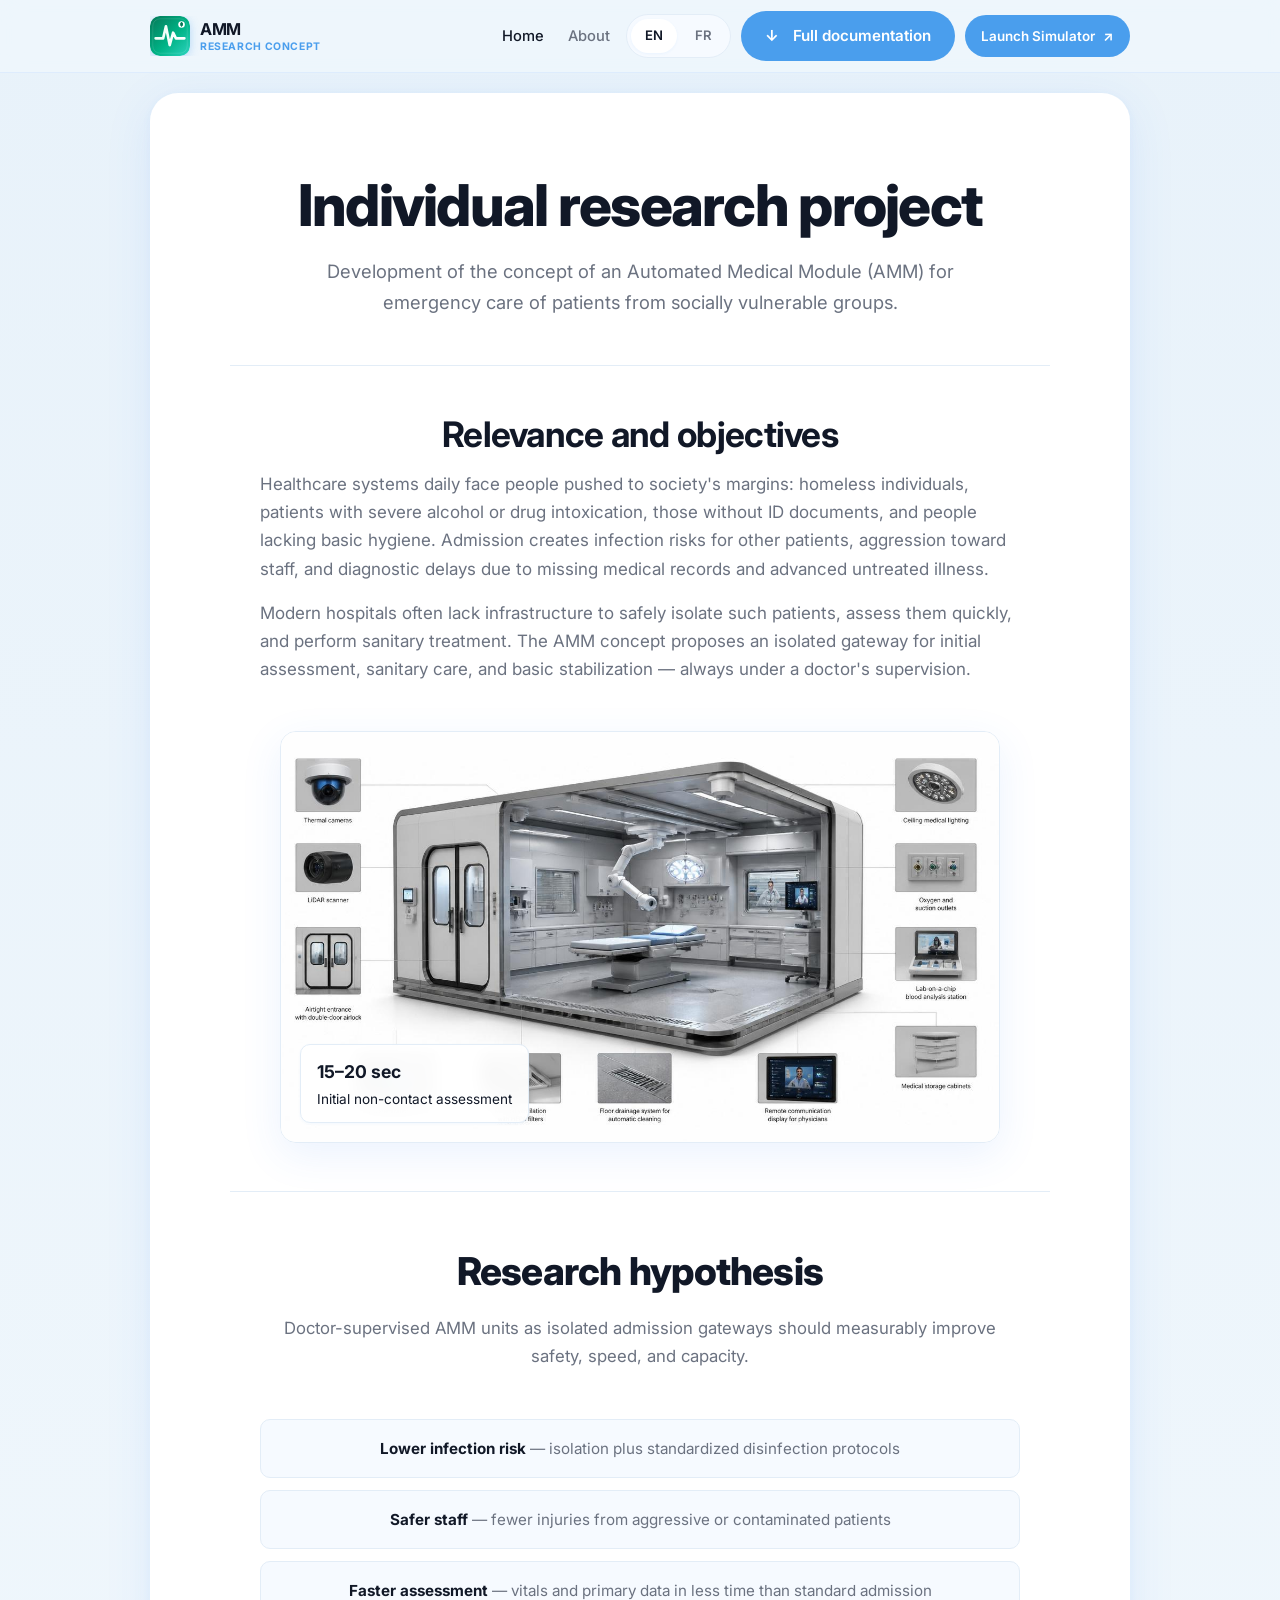
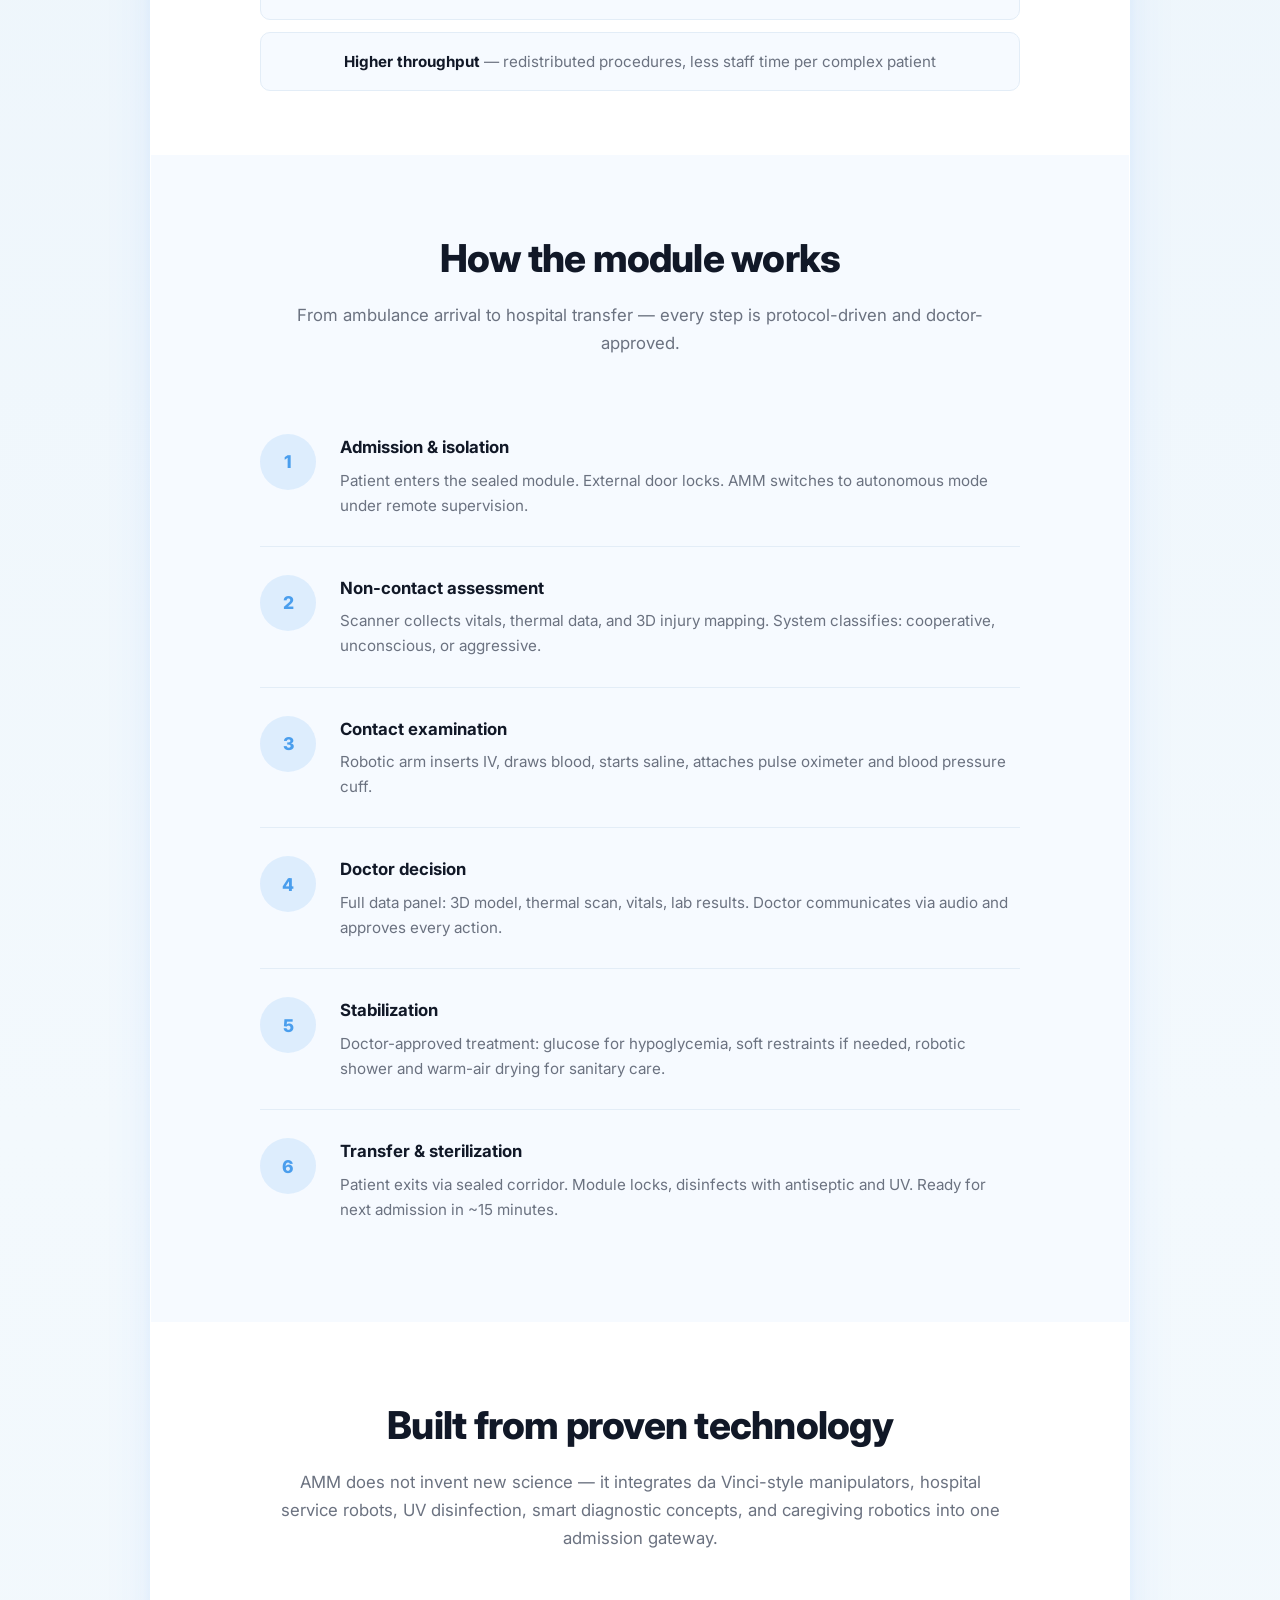
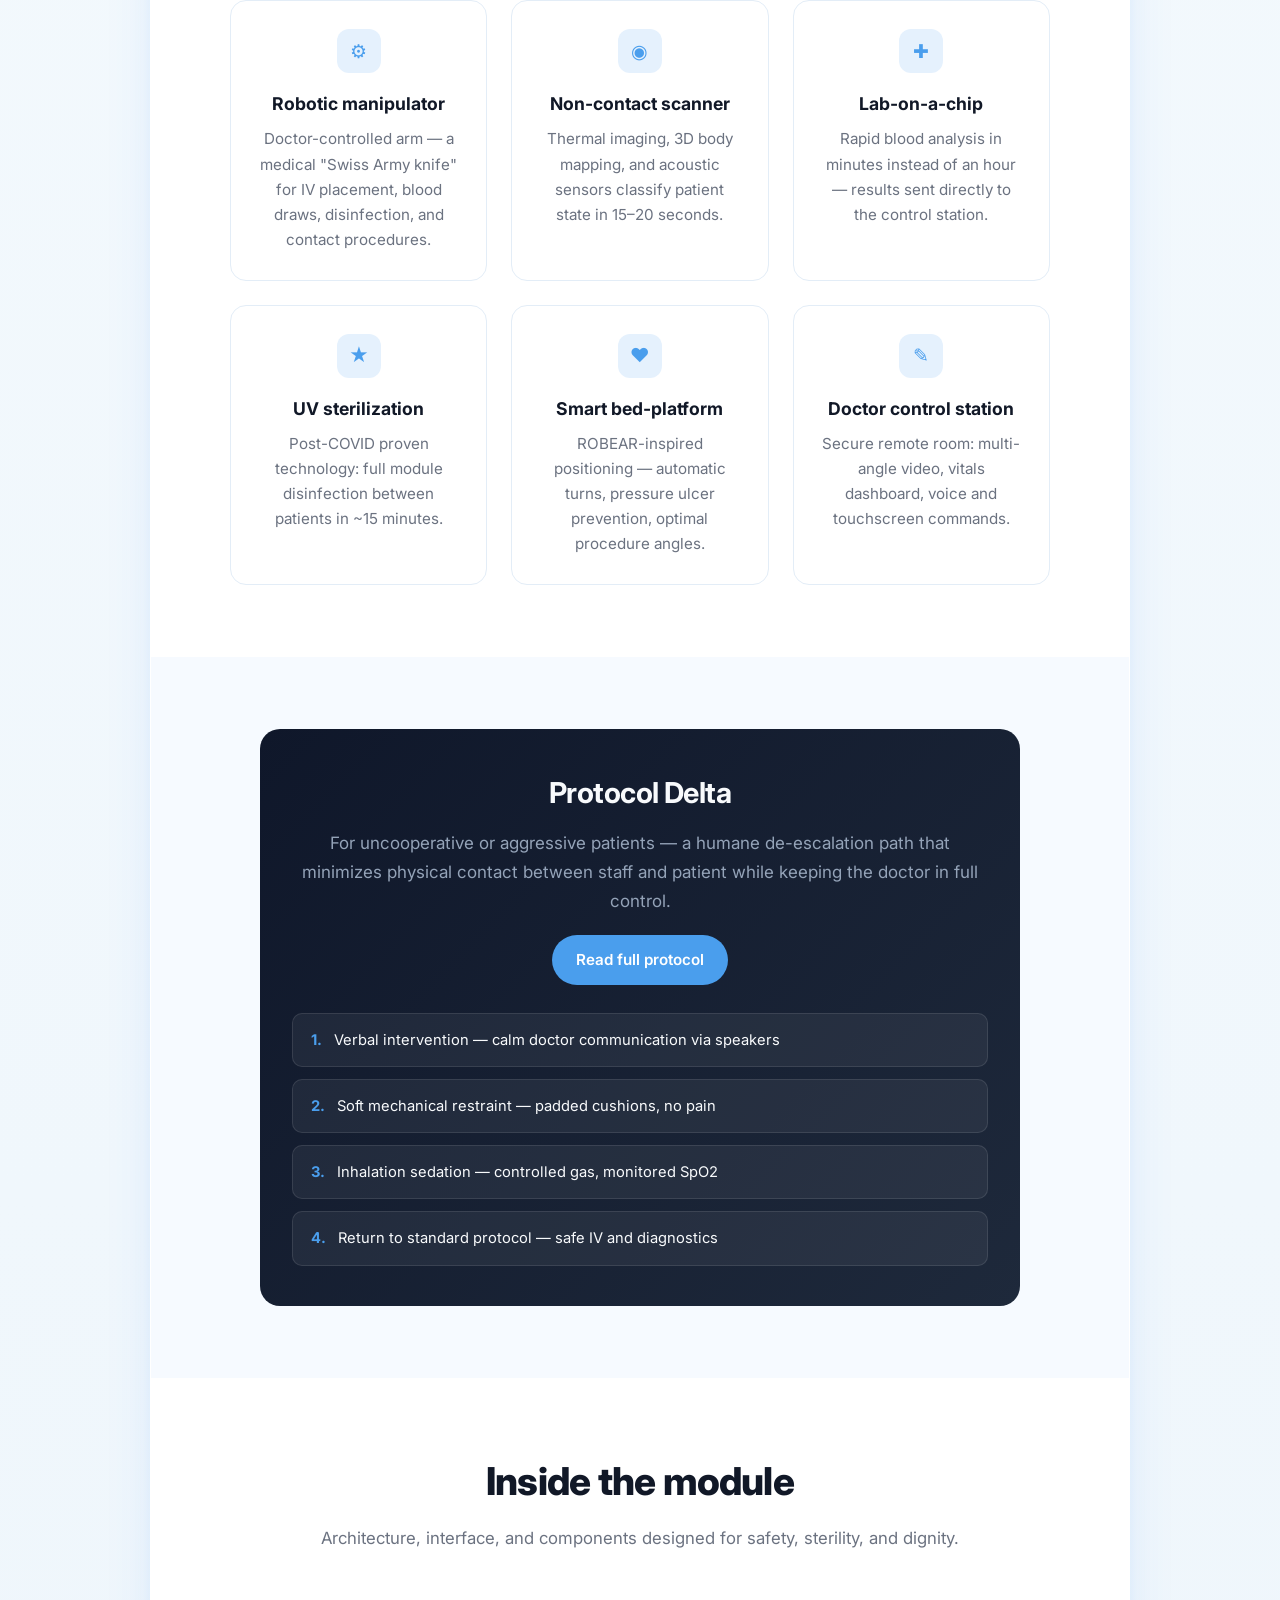
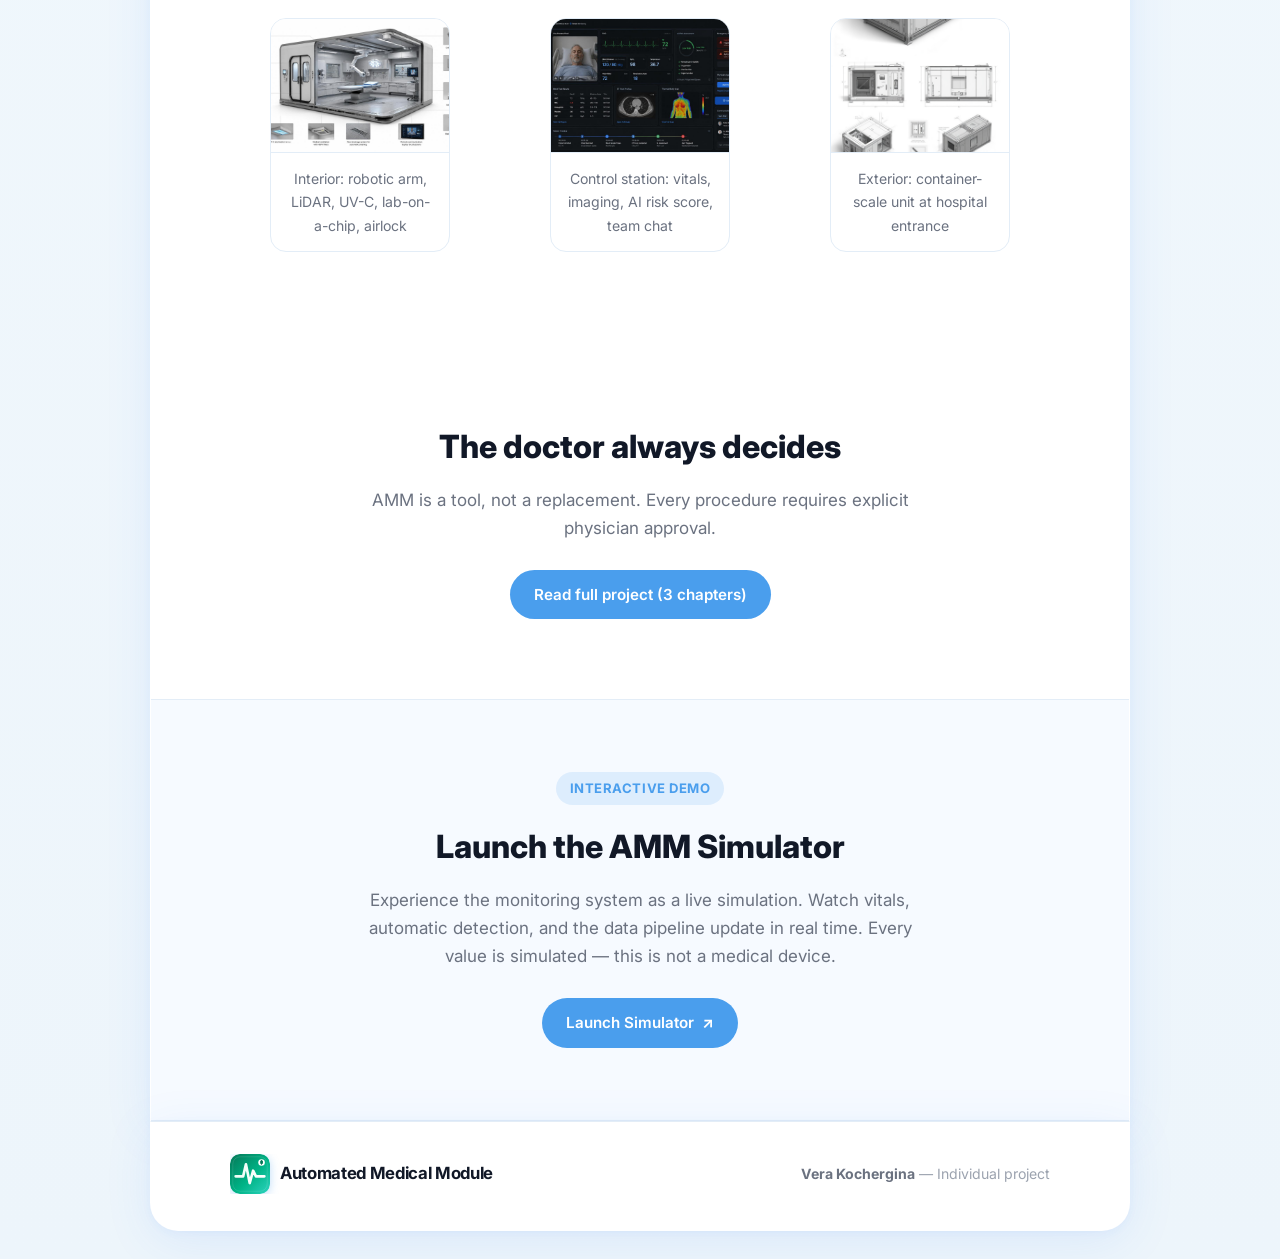
==== commit b66ed753: "Align multilingual site content and simplify simulator dashboard UI. Restructure EN/FR/RU pages with" ====
--- a/index.html
+++ b/index.html
@@ -32,7 +32,7 @@
           <a href="#" data-lang="ru" class="lang-hidden">RU</a>
         </div>
         <a href="#" class="btn btn-primary btn-spec" data-spec-download>
-          <span class="long-label">Full specification</span><span class="short-label">Spec</span>
+          <span class="long-label">Full documentation</span><span class="short-label">Doc</span>
         </a>
         <a href="http://127.0.0.1:5001/" data-simulator class="btn btn-primary btn-sim" target="_blank" rel="noopener noreferrer">
           <span class="sim-long">Launch Simulator</span><span class="sim-short">Simulator</span>
@@ -44,64 +44,89 @@
 
   <main>
     <section class="hero">
-      <div class="container hero-grid">
-        <div>
-          <span class="eyebrow">Healthcare innovation concept</span>
-          <h1>Safe admission for patients who need it most</h1>
-          <p class="hero-lead">
-            AMM is an isolated, doctor-supervised gateway at the hospital entrance — designed for rapid assessment, sanitary treatment, and stabilization of patients from socially vulnerable groups: homeless individuals, intoxicated patients, those without ID, and people in poor hygiene.
-          </p>
-          <div class="hero-actions">
-            <a href="about.html" class="btn btn-primary">Explore the concept</a>
-            <a href="#how-it-works" class="btn btn-secondary">How it works</a>
-          </div>
-        </div>
+      <div class="container">
+        <div class="hero-intro">
+          <h1 class="hero-project-title">Individual research project</h1>
+          <p class="hero-lead">Development of the concept of an Automated Medical Module (AMM) for emergency care of patients from socially vulnerable groups.</p>
+        </div>
+
+        <div class="hero-topic">
+          <h2>Relevance and objectives</h2>
+          <p>Healthcare systems daily face people pushed to society's margins: homeless individuals, patients with severe alcohol or drug intoxication, those without ID documents, and people lacking basic hygiene. Admission creates infection risks for other patients, aggression toward staff, and diagnostic delays due to missing medical records and advanced untreated illness.</p>
+          <p>Modern hospitals often lack infrastructure to safely isolate such patients, assess them quickly, and perform sanitary treatment. The AMM concept proposes an isolated gateway for initial assessment, sanitary care, and basic stabilization — always under a doctor's supervision.</p>
+        </div>
+
         <div class="hero-visual">
-          <img src="assets/images/exterior.jpg" alt="Exterior design of the Automated Medical Module">
+          <img src="assets/images/interior.jpg" alt="Interior cutaway showing robotic arm, sensors, and medical equipment">
           <div class="hero-badge">
             <strong>15–20 sec</strong>
             Initial non-contact assessment
           </div>
         </div>
-      </div>
-    </section>
-
-    <section class="section section-soft">
-      <div class="container">
-        <div class="section-header center">
-          <h2>Why this matters</h2>
-          <p>Tens of thousands of homeless people in Russia seek care for injuries, frostbite, poisoning, and untreated chronic disease — yet hospitals lack safe admission infrastructure. Three barriers collide at once:</p>
-        </div>
-        <div class="barrier-grid">
-          <article class="barrier-card">
-            <h3>Epidemiological</h3>
-            <p>Tuberculosis, hepatitis, HIV, skin and parasitic diseases risk immunocompromised patients in shared wards.</p>
-          </article>
-          <article class="barrier-card">
-            <h3>Behavioral</h3>
-            <p>Intoxication-driven aggression puts healthcare workers — often unprotected — at risk of injury and burnout.</p>
-          </article>
-          <article class="barrier-card">
-            <h3>Social-hygienic</h3>
-            <p>No documents, no medical history, severe contamination blocking examination and IV access.</p>
-          </article>
-        </div>
-        <div class="stats-row">
-          <div class="stat-card">
-            <strong>3</strong>
-            <span>Core barriers: epidemiological, behavioral, hygienic</span>
-          </div>
-          <div class="stat-card">
-            <strong>5–7</strong>
-            <span>Minutes to first doctor decision</span>
-          </div>
-          <div class="stat-card">
-            <strong>24/7</strong>
-            <span>Standardized admission availability</span>
-          </div>
-          <div class="stat-card">
-            <strong>100%</strong>
-            <span>Doctor authority over every action</span>
+
+        <div class="hero-hypothesis">
+          <div class="section-header center">
+            <h2>Research hypothesis</h2>
+            <p>Doctor-supervised AMM units as isolated admission gateways should measurably improve safety, speed, and capacity.</p>
+          </div>
+          <div class="hypothesis-list">
+            <div class="hypothesis-item"><strong>Lower infection risk</strong> — isolation plus standardized disinfection protocols</div>
+            <div class="hypothesis-item"><strong>Safer staff</strong> — fewer injuries from aggressive or contaminated patients</div>
+            <div class="hypothesis-item"><strong>Faster assessment</strong> — vitals and primary data in less time than standard admission</div>
+            <div class="hypothesis-item"><strong>Higher throughput</strong> — redistributed procedures, less staff time per complex patient</div>
+          </div>
+        </div>
+      </div>
+    </section>
+
+    <section class="section section-soft" id="how-it-works">
+      <div class="container">
+        <div class="section-header">
+          <h2>How the module works</h2>
+          <p>From ambulance arrival to hospital transfer — every step is protocol-driven and doctor-approved.</p>
+        </div>
+        <div class="steps">
+          <div class="step">
+            <div class="step-num">1</div>
+            <div>
+              <h3>Admission &amp; isolation</h3>
+              <p>Patient enters the sealed module. External door locks. AMM switches to autonomous mode under remote supervision.</p>
+            </div>
+          </div>
+          <div class="step">
+            <div class="step-num">2</div>
+            <div>
+              <h3>Non-contact assessment</h3>
+              <p>Scanner collects vitals, thermal data, and 3D injury mapping. System classifies: cooperative, unconscious, or aggressive.</p>
+            </div>
+          </div>
+          <div class="step">
+            <div class="step-num">3</div>
+            <div>
+              <h3>Contact examination</h3>
+              <p>Robotic arm inserts IV, draws blood, starts saline, attaches pulse oximeter and blood pressure cuff.</p>
+            </div>
+          </div>
+          <div class="step">
+            <div class="step-num">4</div>
+            <div>
+              <h3>Doctor decision</h3>
+              <p>Full data panel: 3D model, thermal scan, vitals, lab results. Doctor communicates via audio and approves every action.</p>
+            </div>
+          </div>
+          <div class="step">
+            <div class="step-num">5</div>
+            <div>
+              <h3>Stabilization</h3>
+              <p>Doctor-approved treatment: glucose for hypoglycemia, soft restraints if needed, robotic shower and warm-air drying for sanitary care.</p>
+            </div>
+          </div>
+          <div class="step">
+            <div class="step-num">6</div>
+            <div>
+              <h3>Transfer &amp; sterilization</h3>
+              <p>Patient exits via sealed corridor. Module locks, disinfects with antiseptic and UV. Ready for next admission in ~15 minutes.</p>
+            </div>
           </div>
         </div>
       </div>
@@ -148,54 +173,19 @@
       </div>
     </section>
 
-    <section class="section section-soft" id="how-it-works">
-      <div class="container">
-        <div class="section-header">
-          <h2>How the module works</h2>
-          <p>From ambulance arrival to hospital transfer — every step is protocol-driven and doctor-approved.</p>
-        </div>
-        <div class="steps">
-          <div class="step">
-            <div class="step-num">1</div>
-            <div>
-              <h3>Admission &amp; isolation</h3>
-              <p>Patient enters the sealed module. External door locks. AMM switches to autonomous mode under remote supervision.</p>
-            </div>
-          </div>
-          <div class="step">
-            <div class="step-num">2</div>
-            <div>
-              <h3>Non-contact assessment</h3>
-              <p>Scanner collects vitals, thermal data, and 3D injury mapping. System classifies: cooperative, unconscious, or aggressive.</p>
-            </div>
-          </div>
-          <div class="step">
-            <div class="step-num">3</div>
-            <div>
-              <h3>Contact examination</h3>
-              <p>Robotic arm inserts IV, draws blood, starts saline, attaches pulse oximeter and blood pressure cuff.</p>
-            </div>
-          </div>
-          <div class="step">
-            <div class="step-num">4</div>
-            <div>
-              <h3>Doctor decision</h3>
-              <p>Full data panel: 3D model, thermal scan, vitals, lab results. Doctor communicates via audio and approves every action.</p>
-            </div>
-          </div>
-          <div class="step">
-            <div class="step-num">5</div>
-            <div>
-              <h3>Stabilization</h3>
-              <p>Doctor-approved treatment: glucose for hypoglycemia, soft restraints if needed, robotic shower and warm-air drying for sanitary care.</p>
-            </div>
-          </div>
-          <div class="step">
-            <div class="step-num">6</div>
-            <div>
-              <h3>Transfer &amp; sterilization</h3>
-              <p>Patient exits via sealed corridor. Module locks, disinfects with antiseptic and UV. Ready for next admission in ~15 minutes.</p>
-            </div>
+    <section class="section section-soft">
+      <div class="container">
+        <div class="delta-banner">
+          <div>
+            <h2>Protocol Delta</h2>
+            <p>For uncooperative or aggressive patients — a humane de-escalation path that minimizes physical contact between staff and patient while keeping the doctor in full control.</p>
+            <a href="about.html#delta" class="btn btn-primary">Read full protocol</a>
+          </div>
+          <div class="delta-stages">
+            <div class="delta-stage"><strong>1.</strong> Verbal intervention — calm doctor communication via speakers</div>
+            <div class="delta-stage"><strong>2.</strong> Soft mechanical restraint — padded cushions, no pain</div>
+            <div class="delta-stage"><strong>3.</strong> Inhalation sedation — controlled gas, monitored SpO2</div>
+            <div class="delta-stage"><strong>4.</strong> Return to standard protocol — safe IV and diagnostics</div>
           </div>
         </div>
       </div>
@@ -224,39 +214,6 @@
       </div>
     </section>
 
-    <section class="section">
-      <div class="container">
-        <div class="section-header center">
-          <h2>Research hypothesis</h2>
-          <p>Doctor-supervised AMM units as isolated admission gateways should measurably improve safety, speed, and capacity.</p>
-        </div>
-        <div class="hypothesis-list">
-          <div class="hypothesis-item"><strong>Faster assessment</strong> — vitals and primary data in less time than standard admission</div>
-          <div class="hypothesis-item"><strong>Safer staff</strong> — fewer injuries from aggressive or contaminated patients</div>
-          <div class="hypothesis-item"><strong>Lower infection risk</strong> — isolation plus standardized disinfection protocols</div>
-          <div class="hypothesis-item"><strong>Higher throughput</strong> — redistributed procedures, less staff time per complex patient</div>
-        </div>
-      </div>
-    </section>
-
-    <section class="section section-soft">
-      <div class="container">
-        <div class="delta-banner">
-          <div>
-            <h2>Protocol Delta</h2>
-            <p>For uncooperative or aggressive patients — a humane de-escalation path that minimizes physical contact between staff and patient while keeping the doctor in full control.</p>
-            <a href="about.html#delta" class="btn btn-primary">Read full protocol</a>
-          </div>
-          <div class="delta-stages">
-            <div class="delta-stage"><strong>1.</strong> Verbal intervention — calm doctor communication via speakers</div>
-            <div class="delta-stage"><strong>2.</strong> Soft mechanical restraint — padded cushions, no pain</div>
-            <div class="delta-stage"><strong>3.</strong> Inhalation sedation — controlled gas, monitored SpO2</div>
-            <div class="delta-stage"><strong>4.</strong> Return to standard protocol — safe IV and diagnostics</div>
-          </div>
-        </div>
-      </div>
-    </section>
-
     <section class="cta-section">
       <div class="container">
         <h2>The doctor always decides</h2>
@@ -281,7 +238,7 @@
         <span>Automated Medical Module</span>
       </div>
       <div class="footer-meta">
-        <strong>Vera Kochergina</strong> — <a href="https://www.lfmoscou.com/" target="_blank" rel="noopener">Lycée Français de Moscou</a>, 2026
+        <strong>Vera Kochergina</strong> — Individual project
       </div>
     </div>
   </footer>
--- a/assets/css/style.css
+++ b/assets/css/style.css
@@ -337,6 +337,82 @@
   margin-right: auto;
 }
 
+.hero-intro,
+.hero-topic,
+.hero-problem {
+  max-width: 820px;
+  margin-left: auto;
+  margin-right: auto;
+  text-align: center;
+}
+
+.hero-topic,
+.hero-problem {
+  margin-top: 48px;
+  padding-top: 48px;
+  border-top: 1px solid var(--border);
+}
+
+.hero-topic h2,
+.hero-problem h2 {
+  margin: 0 0 16px;
+  font-size: clamp(1.6rem, 3vw, 2.2rem);
+  line-height: 1.15;
+  letter-spacing: -0.02em;
+}
+
+.hero-problem h3 {
+  margin: 24px auto 8px;
+  max-width: 760px;
+  font-size: 1.1rem;
+  font-weight: 700;
+  text-align: left;
+}
+
+.hero-topic p,
+.hero-problem > p {
+  margin: 0 auto 16px;
+  max-width: 760px;
+  color: var(--text-secondary);
+  text-align: left;
+}
+
+.hero-topic .chapter-tag,
+.hero-problem .chapter-tag {
+  display: block;
+  margin-bottom: 12px;
+}
+
+.hero-problem .barrier-grid {
+  margin-top: 24px;
+  text-align: left;
+}
+
+.hero-hypothesis {
+  max-width: 820px;
+  margin: 48px auto 0;
+  padding-top: 48px;
+  border-top: 1px solid var(--border);
+  text-align: center;
+}
+
+.hero-hypothesis .hypothesis-list {
+  text-align: left;
+}
+
+.hero .hero-actions {
+  margin-top: 40px;
+}
+
+.hero-project-title {
+  margin: 0 0 16px;
+  font-size: clamp(1.15rem, 2.5vw, 1.45rem);
+  line-height: 1.35;
+  font-weight: 700;
+  color: var(--text);
+  letter-spacing: -0.01em;
+}
+
 .eyebrow {
   display: inline-block;
   margin-bottom: 16px;
@@ -376,6 +452,7 @@
   position: relative;
   width: 100%;
   max-width: 720px;
+  margin: 48px auto 0;
 }
 
 .hero-visual img {
